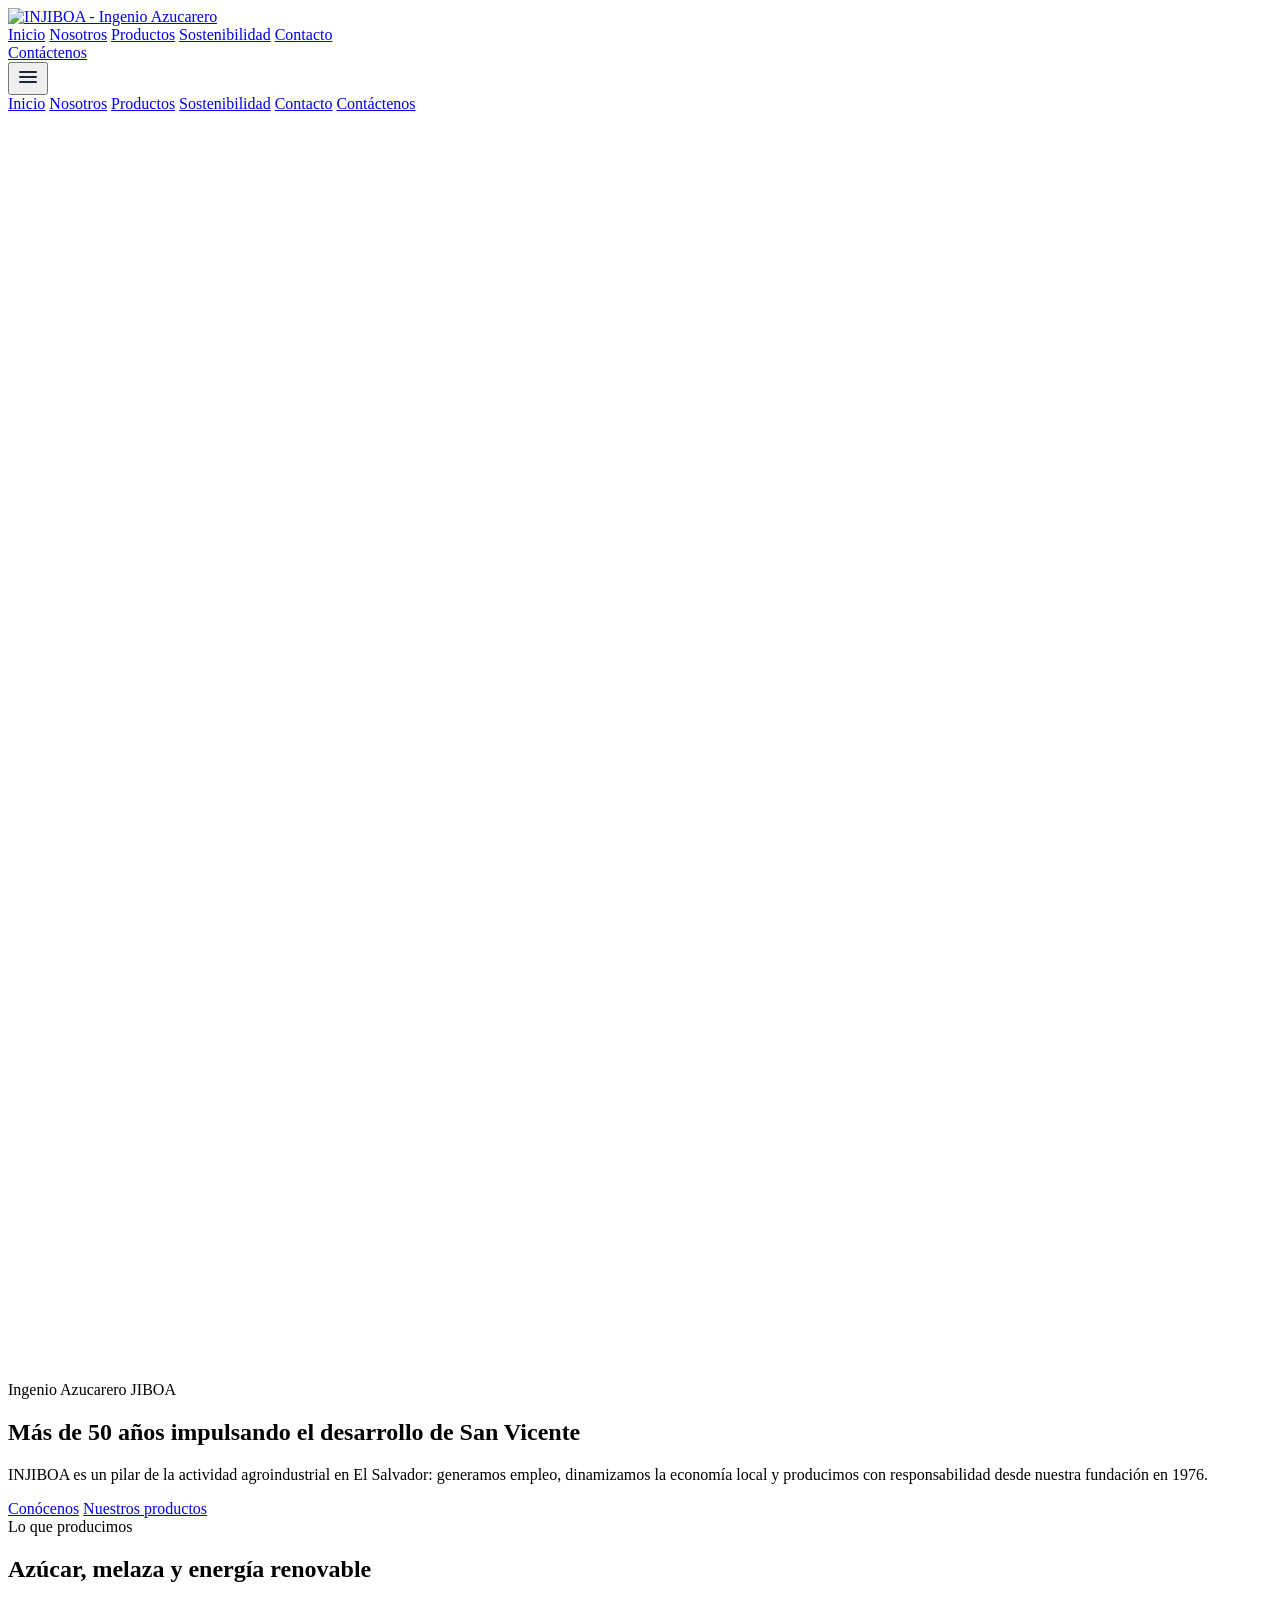
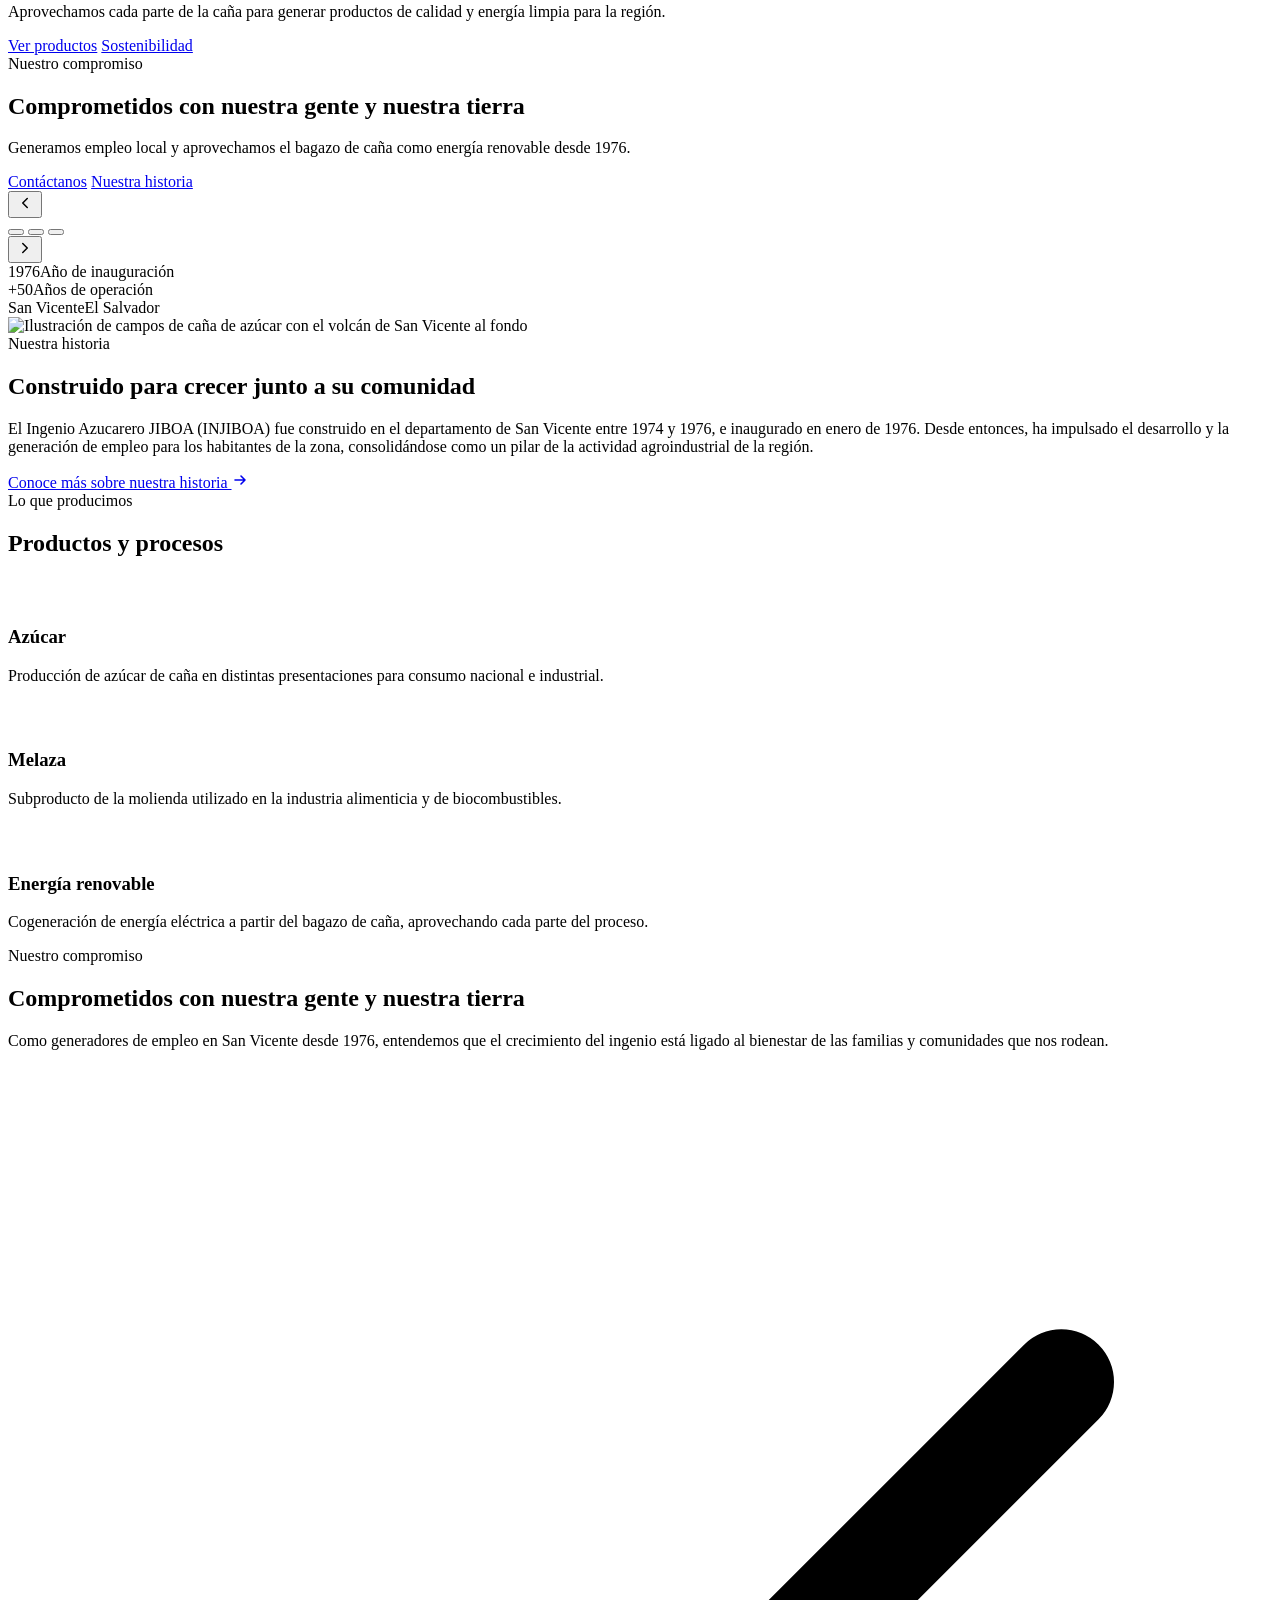
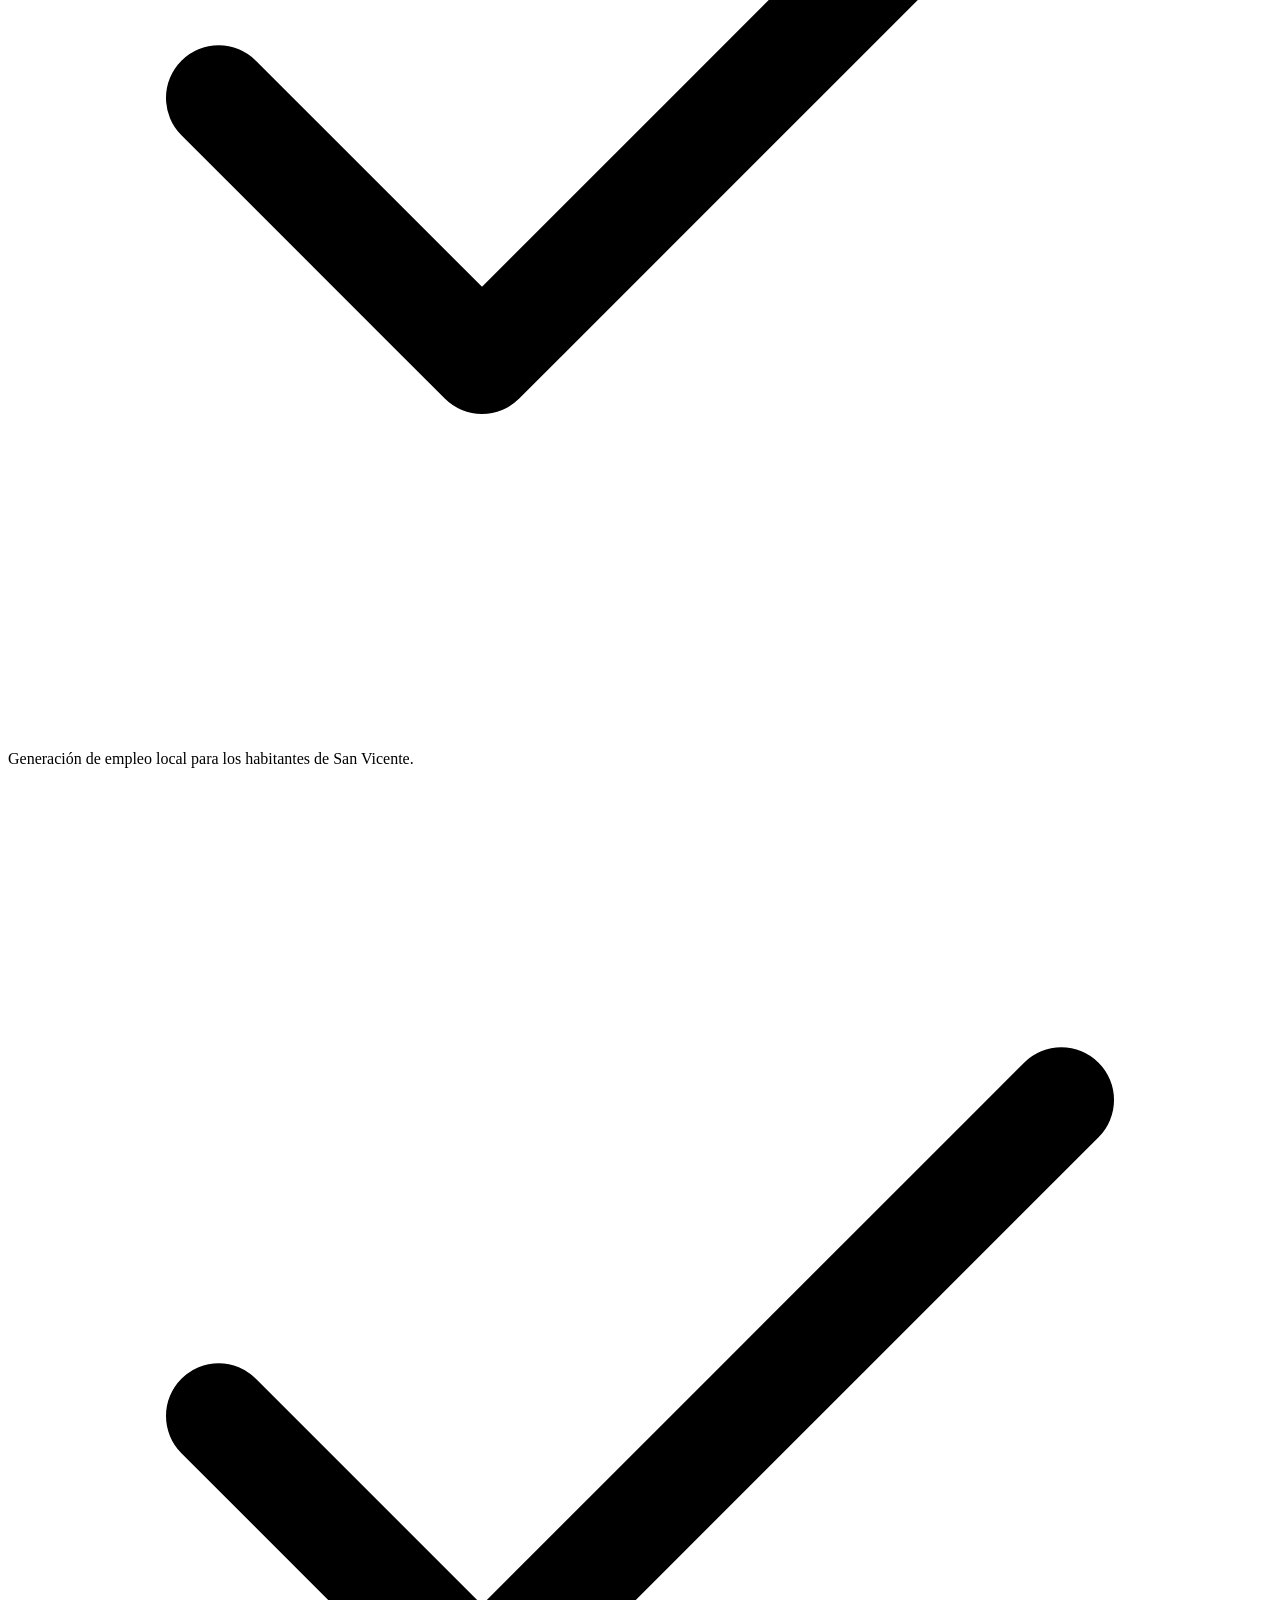
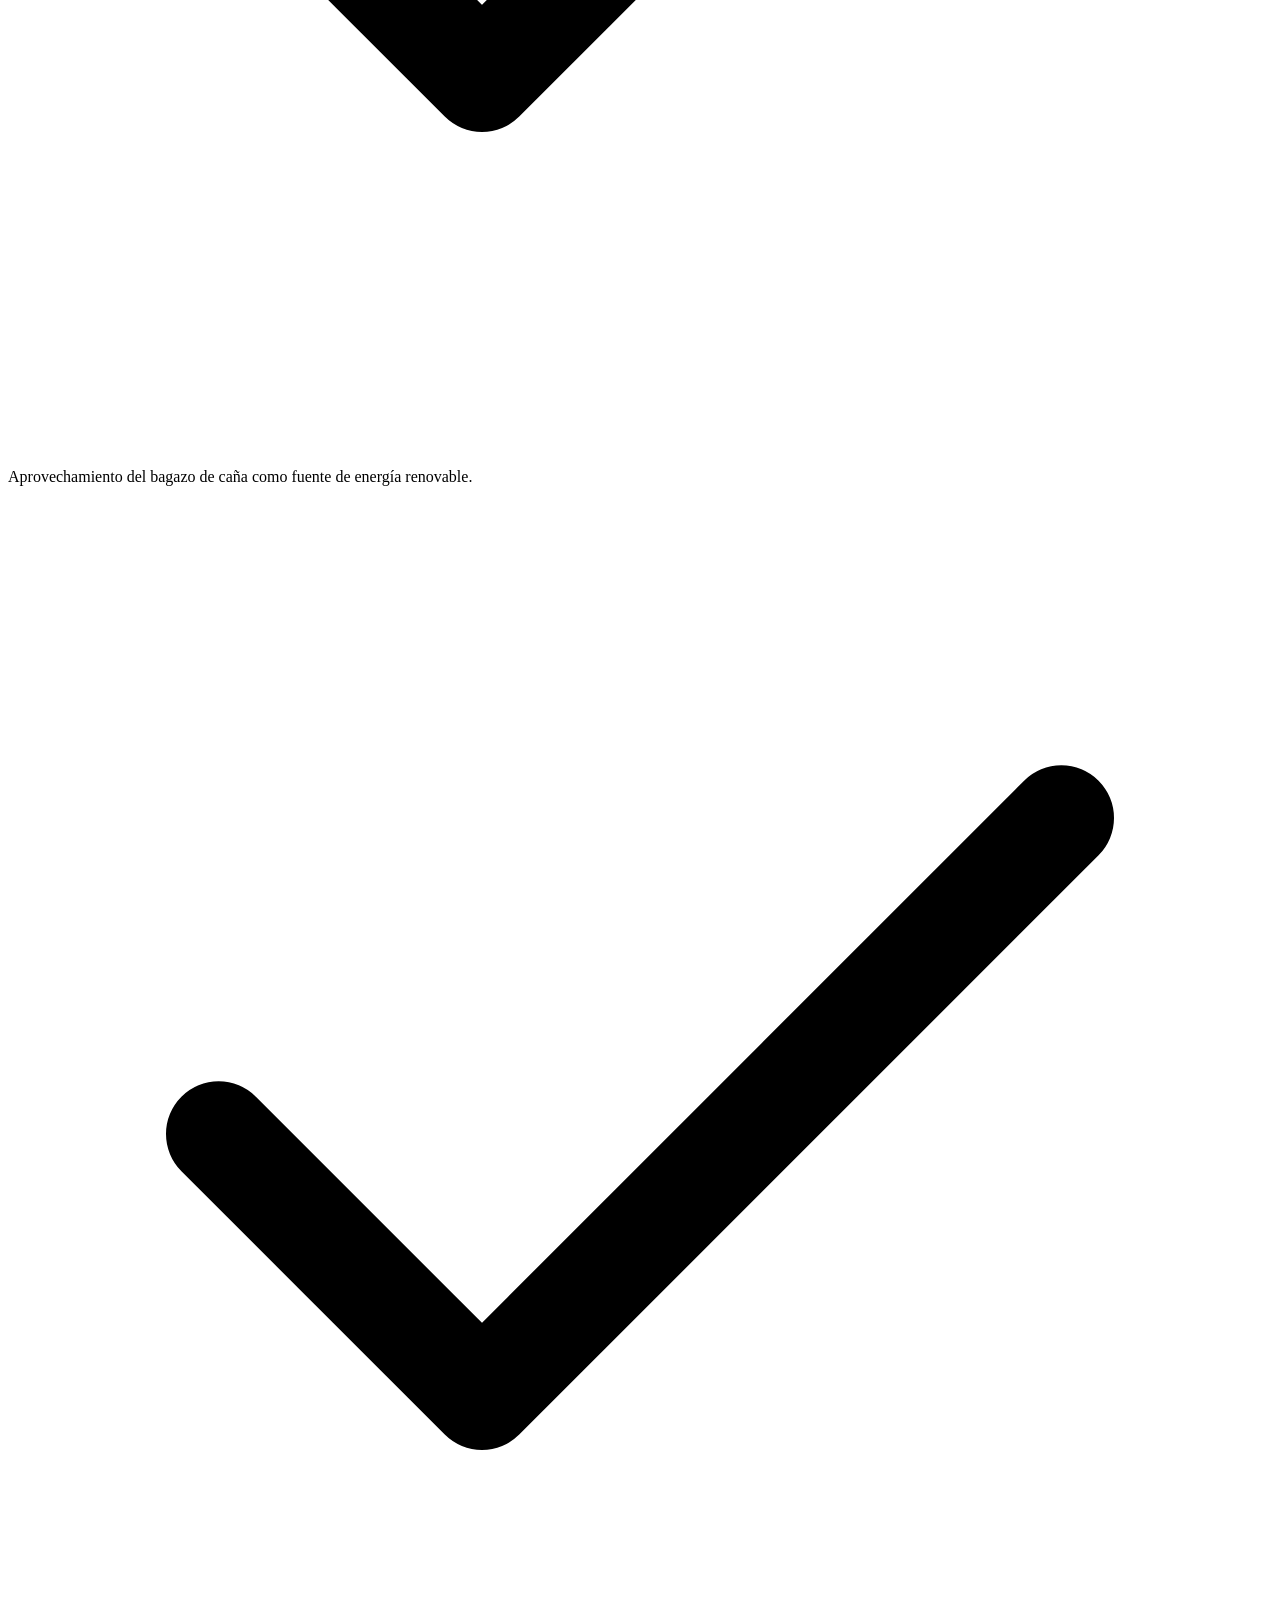
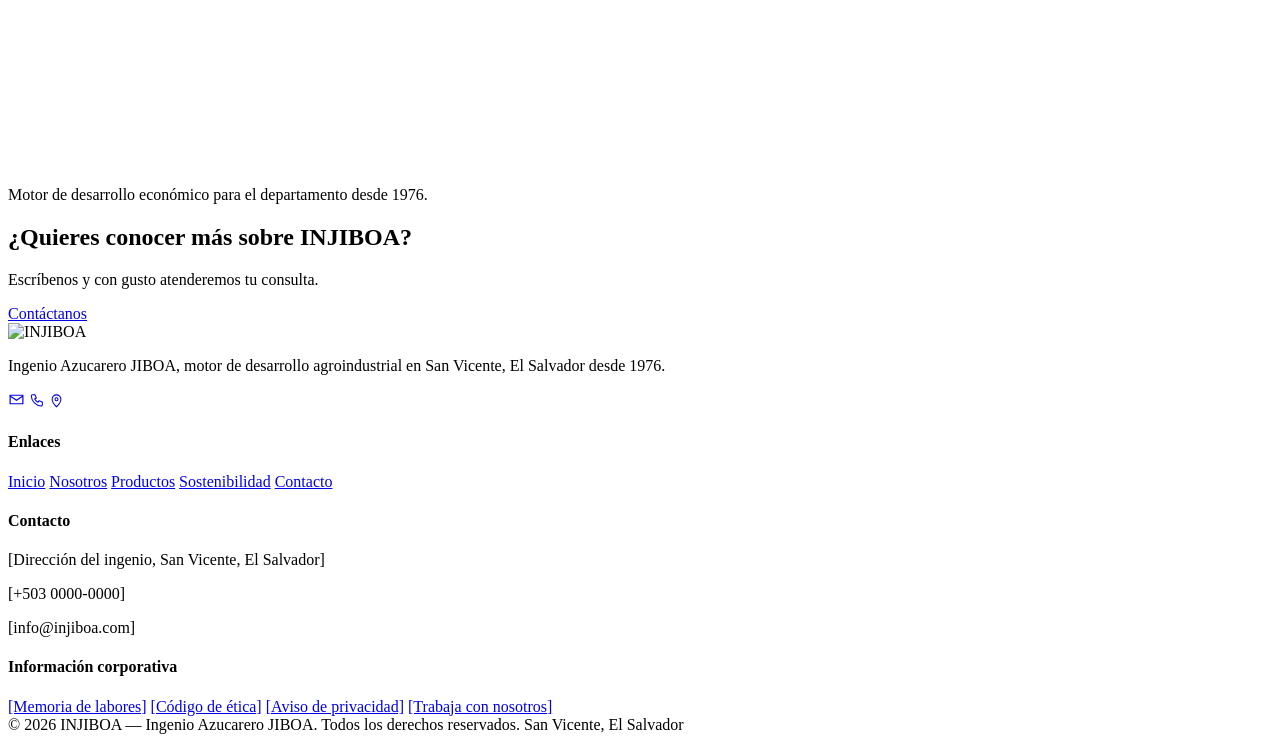
==== index.html @ f29857d8 "Add files via upload" ====
<!doctype html>
<html lang="es">
<head>
<meta charset="utf-8">
<meta name="viewport" content="width=device-width, initial-scale=1">
<title>INJIBOA — Ingenio Azucarero JIBOA</title>
<link rel="stylesheet" href="https://fonts.googleapis.com/css2?family=Manrope:wght@500;700;800&family=Source+Sans+3:wght@400;600;700&display=swap">
<link rel="stylesheet" href="styles.css">
</head>
<body>

<header class="site-header">
  <div class="container header-inner">
    <a class="logo-link" href="index.html"><img src="assets/logo-injiboa.png" alt="INJIBOA - Ingenio Azucarero"></a>
    <nav class="desktop-nav">
      <a class="nav-link active" href="index.html" data-nav="inicio">Inicio</a>
      <a class="nav-link" href="nosotros.html">Nosotros</a>
      <a class="nav-link" href="index.html#productos" data-nav="productos">Productos</a>
      <a class="nav-link" href="index.html#sostenibilidad" data-nav="sostenibilidad">Sostenibilidad</a>
      <a class="nav-link" href="contacto.html">Contacto</a>
    </nav>
    <div class="header-cta"><a class="btn-primary" href="contacto.html">Contáctenos</a></div>
    <button class="mobile-menu-toggle" aria-label="Abrir menú" aria-expanded="false">
      <svg width="24" height="24" viewBox="0 0 24 24" fill="none"><path class="icon-path" d="M4 7H20M4 12H20M4 17H20" stroke="#1c2733" stroke-width="2" stroke-linecap="round"/></svg>
    </button>
  </div>
  <div class="mobile-nav">
    <a href="index.html" data-nav="inicio">Inicio</a>
    <a href="nosotros.html">Nosotros</a>
    <a href="index.html#productos" data-nav="productos">Productos</a>
    <a href="index.html#sostenibilidad" data-nav="sostenibilidad">Sostenibilidad</a>
    <a href="contacto.html">Contacto</a>
    <a class="btn-primary" href="contacto.html">Contáctenos</a>
  </div>
</header>

<section class="hero">
  <svg class="hero-shapes" viewBox="0 0 640 640" fill="none">
    <polygon points="360,40 460,220 360,300 300,140" fill="var(--celeste-500)" opacity="0.5"/>
    <polygon points="470,120 560,340 460,420 410,220" fill="var(--azul-500)" opacity="0.45"/>
    <polygon points="300,260 380,440 290,520 230,340" fill="var(--verde-500)" opacity="0.35"/>
    <polygon points="420,320 520,480 430,580 370,420" fill="var(--azul-700)" opacity="0.2"/>
  </svg>
  <div class="container hero-inner">
    <div class="hero-carousel" id="hero-carousel">
      <div class="hero-slide is-active" data-slide="0">
        <span class="eyebrow">Ingenio Azucarero JIBOA</span>
        <h1>Más de 50 años impulsando el desarrollo de San Vicente</h1>
        <p class="hero-lead">INJIBOA es un pilar de la actividad agroindustrial en El Salvador: generamos empleo, dinamizamos la economía local y producimos con responsabilidad desde nuestra fundación en 1976.</p>
        <div class="hero-actions">
          <a class="btn-primary" href="nosotros.html">Conócenos</a>
          <a class="btn-secondary" href="#productos">Nuestros productos</a>
        </div>
      </div>
      <div class="hero-slide" data-slide="1">
        <span class="eyebrow">Lo que producimos</span>
        <h1>Azúcar, melaza y energía renovable</h1>
        <p class="hero-lead">Aprovechamos cada parte de la caña para generar productos de calidad y energía limpia para la región.</p>
        <div class="hero-actions">
          <a class="btn-primary" href="#productos">Ver productos</a>
          <a class="btn-secondary" href="#sostenibilidad">Sostenibilidad</a>
        </div>
      </div>
      <div class="hero-slide" data-slide="2">
        <span class="eyebrow">Nuestro compromiso</span>
        <h1>Comprometidos con nuestra gente y nuestra tierra</h1>
        <p class="hero-lead">Generamos empleo local y aprovechamos el bagazo de caña como energía renovable desde 1976.</p>
        <div class="hero-actions">
          <a class="btn-primary" href="contacto.html">Contáctanos</a>
          <a class="btn-secondary" href="nosotros.html">Nuestra historia</a>
        </div>
      </div>
    </div>
    <div class="hero-controls">
      <button class="hero-arrow" id="hero-prev" aria-label="Diapositiva anterior">
        <svg width="18" height="18" viewBox="0 0 24 24" fill="none"><path d="M15 6L9 12L15 18" stroke="currentColor" stroke-width="2" stroke-linecap="round" stroke-linejoin="round"/></svg>
      </button>
      <div class="hero-dots" id="hero-dots">
        <button class="hero-dot is-active" data-dot="0" aria-label="Ir a la diapositiva 1"></button>
        <button class="hero-dot" data-dot="1" aria-label="Ir a la diapositiva 2"></button>
        <button class="hero-dot" data-dot="2" aria-label="Ir a la diapositiva 3"></button>
      </div>
      <button class="hero-arrow" id="hero-next" aria-label="Siguiente diapositiva">
        <svg width="18" height="18" viewBox="0 0 24 24" fill="none"><path d="M9 6L15 12L9 18" stroke="currentColor" stroke-width="2" stroke-linecap="round" stroke-linejoin="round"/></svg>
      </button>
    </div>
    <div class="hero-stats">
      <div class="stat"><span class="stat-num">1976</span><span class="stat-label">Año de inauguración</span></div>
      <div class="stat"><span class="stat-num">+50</span><span class="stat-label">Años de operación</span></div>
      <div class="stat"><span class="stat-num">San Vicente</span><span class="stat-label">El Salvador</span></div>
    </div>
  </div>
</section>

<section class="about-teaser">
  <div class="container about-inner">
    <img class="about-media media-img" src="assets/ilustracion-historia.svg" alt="Ilustración de campos de caña de azúcar con el volcán de San Vicente al fondo">
    <div class="about-copy">
      <span class="eyebrow">Nuestra historia</span>
      <h2>Construido para crecer junto a su comunidad</h2>
      <p>El Ingenio Azucarero JIBOA (INJIBOA) fue construido en el departamento de San Vicente entre 1974 y 1976, e inaugurado en enero de 1976. Desde entonces, ha impulsado el desarrollo y la generación de empleo para los habitantes de la zona, consolidándose como un pilar de la actividad agroindustrial de la región.</p>
      <a class="link-arrow" href="nosotros.html">Conoce más sobre nuestra historia
        <svg width="16" height="16" viewBox="0 0 16 16" fill="none"><path d="M3 8H13M13 8L9 4M13 8L9 12" stroke="currentColor" stroke-width="1.6" stroke-linecap="round" stroke-linejoin="round"/></svg>
      </a>
    </div>
  </div>
</section>

<section class="products" id="productos">
  <div class="container">
    <div class="section-head center">
      <span class="eyebrow">Lo que producimos</span>
      <h2>Productos y procesos</h2>
    </div>
    <div class="products-grid">
      <article class="product-card">
        <div class="product-icon">
          <svg width="26" height="26" viewBox="0 0 24 24" fill="none"><path d="M12 21V9M12 9C12 9 6 8 6 3C11 3 12 9 12 9ZM12 9C12 9 18 8 18 3C13 3 12 9 12 9Z" stroke="var(--azul-700)" stroke-width="1.7" stroke-linecap="round" stroke-linejoin="round"/></svg>
        </div>
        <h3>Azúcar</h3>
        <p>Producción de azúcar de caña en distintas presentaciones para consumo nacional e industrial.</p>
      </article>
      <article class="product-card">
        <div class="product-icon">
          <svg width="26" height="26" viewBox="0 0 24 24" fill="none"><path d="M12 3C12 3 5 11 5 15.5C5 19.09 8.13 22 12 22C15.87 22 19 19.09 19 15.5C19 11 12 3 12 3Z" stroke="var(--celeste-600)" stroke-width="1.7" stroke-linecap="round" stroke-linejoin="round"/></svg>
        </div>
        <h3>Melaza</h3>
        <p>Subproducto de la molienda utilizado en la industria alimenticia y de biocombustibles.</p>
      </article>
      <article class="product-card">
        <div class="product-icon">
          <svg width="26" height="26" viewBox="0 0 24 24" fill="none"><path d="M13 2L4 14H11L10 22L20 9H13L13 2Z" stroke="var(--verde-600)" stroke-width="1.6" stroke-linejoin="round"/></svg>
        </div>
        <h3>Energía renovable</h3>
        <p>Cogeneración de energía eléctrica a partir del bagazo de caña, aprovechando cada parte del proceso.</p>
      </article>
    </div>
  </div>
</section>

<section class="impact" id="sostenibilidad">
  <div class="container impact-inner">
    <div class="impact-copy">
      <span class="eyebrow">Nuestro compromiso</span>
      <h2>Comprometidos con nuestra gente y nuestra tierra</h2>
      <p>Como generadores de empleo en San Vicente desde 1976, entendemos que el crecimiento del ingenio está ligado al bienestar de las familias y comunidades que nos rodean.</p>
    </div>
    <div class="impact-list">
      <div class="impact-item">
        <svg class="icon" viewBox="0 0 24 24" fill="none"><path d="M4 12L9 17L20 6" stroke="currentColor" stroke-width="2" stroke-linecap="round" stroke-linejoin="round"/></svg>
        <p>Generación de empleo local para los habitantes de San Vicente.</p>
      </div>
      <div class="impact-item">
        <svg class="icon" viewBox="0 0 24 24" fill="none"><path d="M4 12L9 17L20 6" stroke="currentColor" stroke-width="2" stroke-linecap="round" stroke-linejoin="round"/></svg>
        <p>Aprovechamiento del bagazo de caña como fuente de energía renovable.</p>
      </div>
      <div class="impact-item">
        <svg class="icon" viewBox="0 0 24 24" fill="none"><path d="M4 12L9 17L20 6" stroke="currentColor" stroke-width="2" stroke-linecap="round" stroke-linejoin="round"/></svg>
        <p>Motor de desarrollo económico para el departamento desde 1976.</p>
      </div>
    </div>
  </div>
</section>

<section class="cta-banner">
  <div class="container cta-inner reveal">
    <h2>¿Quieres conocer más sobre INJIBOA?</h2>
    <p>Escríbenos y con gusto atenderemos tu consulta.</p>
    <a class="btn-primary" href="contacto.html">Contáctanos</a>
  </div>
</section>

<footer class="site-footer">
  <div class="container">
    <div class="footer-inner">
      <div class="footer-brand">
        <img src="assets/logo-injiboa.png" alt="INJIBOA">
        <p>Ingenio Azucarero JIBOA, motor de desarrollo agroindustrial en San Vicente, El Salvador desde 1976.</p>
        <div class="footer-social">
          <a href="#" aria-label="Correo"><svg width="17" height="17" viewBox="0 0 24 24" fill="none"><path d="M3 6H21V18H3V6Z" stroke="currentColor" stroke-width="1.7"/><path d="M3 7L12 13L21 7" stroke="currentColor" stroke-width="1.7"/></svg></a>
          <a href="#" aria-label="Teléfono"><svg width="16" height="16" viewBox="0 0 24 24" fill="none"><path d="M5 4H9L11 9L8.5 10.5C9.5 12.7 11.3 14.5 13.5 15.5L15 13L20 15V19C20 20.1 19.1 21 18 21C10.3 20.5 4 14.2 3.5 6.5C3.5 5.1 4.1 4 5 4Z" stroke="currentColor" stroke-width="1.6" stroke-linejoin="round"/></svg></a>
          <a href="#" aria-label="Ubicación"><svg width="15" height="15" viewBox="0 0 24 24" fill="none"><path d="M12 22C12 22 19 15.5 19 10A7 7 0 0 0 5 10C5 15.5 12 22 12 22Z" stroke="currentColor" stroke-width="1.7"/><circle cx="12" cy="10" r="2.4" stroke="currentColor" stroke-width="1.7"/></svg></a>
        </div>
      </div>
      <div class="footer-col">
        <h4>Enlaces</h4>
        <a href="index.html">Inicio</a>
        <a href="nosotros.html">Nosotros</a>
        <a href="index.html#productos">Productos</a>
        <a href="index.html#sostenibilidad">Sostenibilidad</a>
        <a href="contacto.html">Contacto</a>
      </div>
      <div class="footer-col">
        <h4>Contacto</h4>
        <p>[Dirección del ingenio, San Vicente, El Salvador]</p>
        <p>[+503 0000-0000]</p>
        <p>[info@injiboa.com]</p>
      </div>
      <div class="footer-col">
        <h4>Información corporativa</h4>
        <a href="#">[Memoria de labores]</a>
        <a href="#">[Código de ética]</a>
        <a href="#">[Aviso de privacidad]</a>
        <a href="#">[Trabaja con nosotros]</a>
      </div>
    </div>
    <div class="footer-bottom">
      <span>© 2026 INJIBOA — Ingenio Azucarero JIBOA. Todos los derechos reservados.</span>
      <span>San Vicente, El Salvador</span>
    </div>
  </div>
</footer>

<script src="script.js"></script>
</body>
</html>
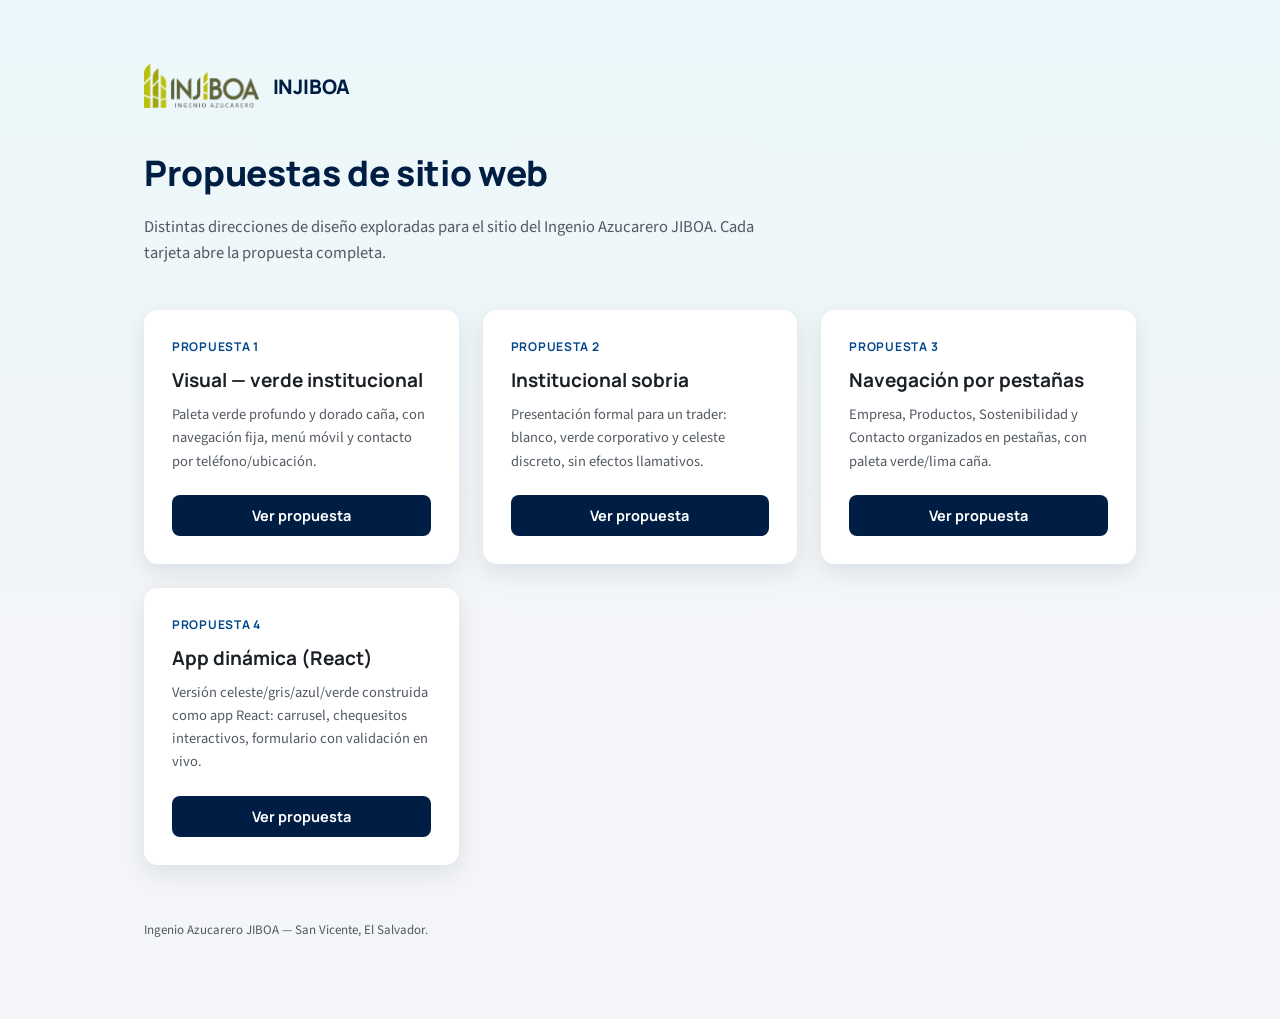
==== commit c4e8b692: "Add files via upload" ====
--- a/index.html
+++ b/index.html
@@ -3,214 +3,78 @@
 <head>
 <meta charset="utf-8">
 <meta name="viewport" content="width=device-width, initial-scale=1">
-<title>INJIBOA — Ingenio Azucarero JIBOA</title>
-<link rel="stylesheet" href="https://fonts.googleapis.com/css2?family=Manrope:wght@500;700;800&family=Source+Sans+3:wght@400;600;700&display=swap">
-<link rel="stylesheet" href="styles.css">
+<title>Propuestas — Sitio Web INJIBOA</title>
+<link rel="stylesheet" href="https://fonts.googleapis.com/css2?family=Manrope:wght@600;700;800&family=Source+Sans+3:wght@400;600;700&display=swap">
+<style>
+  :root{
+    --bg: oklch(97% 0.004 255);
+    --surface: #ffffff;
+    --text: oklch(24% 0.014 255);
+    --text-muted: oklch(46% 0.016 255);
+    --border: oklch(89% 0.007 255);
+    --azul-900: oklch(24% 0.08 255);
+    --azul-700: oklch(40% 0.13 255);
+    --celeste-500: oklch(74% 0.08 210);
+    --celeste-50: oklch(97% 0.014 210);
+    --verde-600: oklch(50% 0.13 122);
+    --shadow-md: 0 8px 24px oklch(24% 0.05 255 / 0.10);
+    --shadow-lg: 0 18px 40px oklch(24% 0.07 255 / 0.16);
+  }
+  *{ box-sizing:border-box; }
+  html,body{ margin:0; padding:0; }
+  body{ font-family:'Source Sans 3',system-ui,sans-serif; color:var(--text); background: linear-gradient(180deg, var(--celeste-50) 0%, var(--bg) 60%); min-height:100vh; }
+  .wrap{ max-width:1040px; margin:0 auto; padding:64px 24px 80px; }
+  .brand{ display:flex; align-items:center; gap:14px; margin-bottom:40px; }
+  .brand img{ height:44px; width:auto; }
+  .brand span{ font-family:'Manrope',sans-serif; font-weight:800; font-size:20px; color:var(--azul-900); letter-spacing:-0.01em; }
+  h1{ font-family:'Manrope',sans-serif; font-weight:800; font-size:clamp(1.6rem,4vw,2.2rem); margin:0 0 10px; color:var(--azul-900); letter-spacing:-0.01em; }
+  .lead{ color:var(--text-muted); font-size:16.5px; max-width:640px; line-height:1.6; margin-bottom:44px; }
+  .grid{ display:grid; grid-template-columns:repeat(auto-fit,minmax(260px,1fr)); gap:24px; }
+  .card{ background:var(--surface); border-radius:14px; padding:28px; box-shadow:var(--shadow-md); transition:transform 0.15s ease, box-shadow 0.15s ease; display:flex; flex-direction:column; }
+  .card:hover{ transform:translateY(-4px); box-shadow:var(--shadow-lg); }
+  .card .tag{ display:inline-block; font-family:'Manrope',sans-serif; font-weight:700; font-size:12px; letter-spacing:0.06em; text-transform:uppercase; color:var(--azul-700); margin-bottom:12px; }
+  .card h2{ font-family:'Manrope',sans-serif; font-size:19px; margin:0 0 10px; color:var(--text); }
+  .card p{ font-size:14.5px; line-height:1.6; color:var(--text-muted); margin:0 0 22px; flex:1; }
+  .card a{ font-family:'Manrope',sans-serif; font-weight:700; font-size:14.5px; color:#fff; background:var(--azul-900); text-decoration:none; text-align:center; padding:11px 18px; border-radius:8px; transition:background 0.15s ease; }
+  .card a:hover{ background:var(--azul-700); }
+  footer{ margin-top:56px; font-size:13px; color:var(--text-muted); }
+</style>
 </head>
 <body>
-
-<header class="site-header">
-  <div class="container header-inner">
-    <a class="logo-link" href="index.html"><img src="assets/logo-injiboa.png" alt="INJIBOA - Ingenio Azucarero"></a>
-    <nav class="desktop-nav">
-      <a class="nav-link active" href="index.html" data-nav="inicio">Inicio</a>
-      <a class="nav-link" href="nosotros.html">Nosotros</a>
-      <a class="nav-link" href="index.html#productos" data-nav="productos">Productos</a>
-      <a class="nav-link" href="index.html#sostenibilidad" data-nav="sostenibilidad">Sostenibilidad</a>
-      <a class="nav-link" href="contacto.html">Contacto</a>
-    </nav>
-    <div class="header-cta"><a class="btn-primary" href="contacto.html">Contáctenos</a></div>
-    <button class="mobile-menu-toggle" aria-label="Abrir menú" aria-expanded="false">
-      <svg width="24" height="24" viewBox="0 0 24 24" fill="none"><path class="icon-path" d="M4 7H20M4 12H20M4 17H20" stroke="#1c2733" stroke-width="2" stroke-linecap="round"/></svg>
-    </button>
+<div class="wrap">
+  <div class="brand">
+    <img src="PROPUESTA_4/assets/logo-injiboa.png" alt="INJIBOA" onerror="this.style.display='none'">
+    <span>INJIBOA</span>
   </div>
-  <div class="mobile-nav">
-    <a href="index.html" data-nav="inicio">Inicio</a>
-    <a href="nosotros.html">Nosotros</a>
-    <a href="index.html#productos" data-nav="productos">Productos</a>
-    <a href="index.html#sostenibilidad" data-nav="sostenibilidad">Sostenibilidad</a>
-    <a href="contacto.html">Contacto</a>
-    <a class="btn-primary" href="contacto.html">Contáctenos</a>
-  </div>
-</header>
-
-<section class="hero">
-  <svg class="hero-shapes" viewBox="0 0 640 640" fill="none">
-    <polygon points="360,40 460,220 360,300 300,140" fill="var(--celeste-500)" opacity="0.5"/>
-    <polygon points="470,120 560,340 460,420 410,220" fill="var(--azul-500)" opacity="0.45"/>
-    <polygon points="300,260 380,440 290,520 230,340" fill="var(--verde-500)" opacity="0.35"/>
-    <polygon points="420,320 520,480 430,580 370,420" fill="var(--azul-700)" opacity="0.2"/>
-  </svg>
-  <div class="container hero-inner">
-    <div class="hero-carousel" id="hero-carousel">
-      <div class="hero-slide is-active" data-slide="0">
-        <span class="eyebrow">Ingenio Azucarero JIBOA</span>
-        <h1>Más de 50 años impulsando el desarrollo de San Vicente</h1>
-        <p class="hero-lead">INJIBOA es un pilar de la actividad agroindustrial en El Salvador: generamos empleo, dinamizamos la economía local y producimos con responsabilidad desde nuestra fundación en 1976.</p>
-        <div class="hero-actions">
-          <a class="btn-primary" href="nosotros.html">Conócenos</a>
-          <a class="btn-secondary" href="#productos">Nuestros productos</a>
-        </div>
-      </div>
-      <div class="hero-slide" data-slide="1">
-        <span class="eyebrow">Lo que producimos</span>
-        <h1>Azúcar, melaza y energía renovable</h1>
-        <p class="hero-lead">Aprovechamos cada parte de la caña para generar productos de calidad y energía limpia para la región.</p>
-        <div class="hero-actions">
-          <a class="btn-primary" href="#productos">Ver productos</a>
-          <a class="btn-secondary" href="#sostenibilidad">Sostenibilidad</a>
-        </div>
-      </div>
-      <div class="hero-slide" data-slide="2">
-        <span class="eyebrow">Nuestro compromiso</span>
-        <h1>Comprometidos con nuestra gente y nuestra tierra</h1>
-        <p class="hero-lead">Generamos empleo local y aprovechamos el bagazo de caña como energía renovable desde 1976.</p>
-        <div class="hero-actions">
-          <a class="btn-primary" href="contacto.html">Contáctanos</a>
-          <a class="btn-secondary" href="nosotros.html">Nuestra historia</a>
-        </div>
-      </div>
+  <h1>Propuestas de sitio web</h1>
+  <p class="lead">Distintas direcciones de diseño exploradas para el sitio del Ingenio Azucarero JIBOA. Cada tarjeta abre la propuesta completa.</p>
+  <div class="grid">
+    <div class="card">
+      <span class="tag">Propuesta 1</span>
+      <h2>Visual — verde institucional</h2>
+      <p>Paleta verde profundo y dorado caña, con navegación fija, menú móvil y contacto por teléfono/ubicación.</p>
+      <a href="PROPUESTA_1/">Ver propuesta</a>
     </div>
-    <div class="hero-controls">
-      <button class="hero-arrow" id="hero-prev" aria-label="Diapositiva anterior">
-        <svg width="18" height="18" viewBox="0 0 24 24" fill="none"><path d="M15 6L9 12L15 18" stroke="currentColor" stroke-width="2" stroke-linecap="round" stroke-linejoin="round"/></svg>
-      </button>
-      <div class="hero-dots" id="hero-dots">
-        <button class="hero-dot is-active" data-dot="0" aria-label="Ir a la diapositiva 1"></button>
-        <button class="hero-dot" data-dot="1" aria-label="Ir a la diapositiva 2"></button>
-        <button class="hero-dot" data-dot="2" aria-label="Ir a la diapositiva 3"></button>
-      </div>
-      <button class="hero-arrow" id="hero-next" aria-label="Siguiente diapositiva">
-        <svg width="18" height="18" viewBox="0 0 24 24" fill="none"><path d="M9 6L15 12L9 18" stroke="currentColor" stroke-width="2" stroke-linecap="round" stroke-linejoin="round"/></svg>
-      </button>
+    <div class="card">
+      <span class="tag">Propuesta 2</span>
+      <h2>Institucional sobria</h2>
+      <p>Presentación formal para un trader: blanco, verde corporativo y celeste discreto, sin efectos llamativos.</p>
+      <a href="PROPUESTA_2/">Ver propuesta</a>
     </div>
-    <div class="hero-stats">
-      <div class="stat"><span class="stat-num">1976</span><span class="stat-label">Año de inauguración</span></div>
-      <div class="stat"><span class="stat-num">+50</span><span class="stat-label">Años de operación</span></div>
-      <div class="stat"><span class="stat-num">San Vicente</span><span class="stat-label">El Salvador</span></div>
+    <div class="card">
+      <span class="tag">Propuesta 3</span>
+      <h2>Navegación por pestañas</h2>
+      <p>Empresa, Productos, Sostenibilidad y Contacto organizados en pestañas, con paleta verde/lima caña.</p>
+      <a href="PROPUESTA_3/">Ver propuesta</a>
+    </div>
+    <div class="card">
+      <span class="tag">Propuesta 4</span>
+      <h2>App dinámica (React)</h2>
+      <p>Versión celeste/gris/azul/verde construida como app React: carrusel, chequesitos interactivos, formulario con validación en vivo.</p>
+      <a href="PROPUESTA_4/">Ver propuesta</a>
     </div>
   </div>
-</section>
-
-<section class="about-teaser">
-  <div class="container about-inner">
-    <img class="about-media media-img" src="assets/ilustracion-historia.svg" alt="Ilustración de campos de caña de azúcar con el volcán de San Vicente al fondo">
-    <div class="about-copy">
-      <span class="eyebrow">Nuestra historia</span>
-      <h2>Construido para crecer junto a su comunidad</h2>
-      <p>El Ingenio Azucarero JIBOA (INJIBOA) fue construido en el departamento de San Vicente entre 1974 y 1976, e inaugurado en enero de 1976. Desde entonces, ha impulsado el desarrollo y la generación de empleo para los habitantes de la zona, consolidándose como un pilar de la actividad agroindustrial de la región.</p>
-      <a class="link-arrow" href="nosotros.html">Conoce más sobre nuestra historia
-        <svg width="16" height="16" viewBox="0 0 16 16" fill="none"><path d="M3 8H13M13 8L9 4M13 8L9 12" stroke="currentColor" stroke-width="1.6" stroke-linecap="round" stroke-linejoin="round"/></svg>
-      </a>
-    </div>
-  </div>
-</section>
-
-<section class="products" id="productos">
-  <div class="container">
-    <div class="section-head center">
-      <span class="eyebrow">Lo que producimos</span>
-      <h2>Productos y procesos</h2>
-    </div>
-    <div class="products-grid">
-      <article class="product-card">
-        <div class="product-icon">
-          <svg width="26" height="26" viewBox="0 0 24 24" fill="none"><path d="M12 21V9M12 9C12 9 6 8 6 3C11 3 12 9 12 9ZM12 9C12 9 18 8 18 3C13 3 12 9 12 9Z" stroke="var(--azul-700)" stroke-width="1.7" stroke-linecap="round" stroke-linejoin="round"/></svg>
-        </div>
-        <h3>Azúcar</h3>
-        <p>Producción de azúcar de caña en distintas presentaciones para consumo nacional e industrial.</p>
-      </article>
-      <article class="product-card">
-        <div class="product-icon">
-          <svg width="26" height="26" viewBox="0 0 24 24" fill="none"><path d="M12 3C12 3 5 11 5 15.5C5 19.09 8.13 22 12 22C15.87 22 19 19.09 19 15.5C19 11 12 3 12 3Z" stroke="var(--celeste-600)" stroke-width="1.7" stroke-linecap="round" stroke-linejoin="round"/></svg>
-        </div>
-        <h3>Melaza</h3>
-        <p>Subproducto de la molienda utilizado en la industria alimenticia y de biocombustibles.</p>
-      </article>
-      <article class="product-card">
-        <div class="product-icon">
-          <svg width="26" height="26" viewBox="0 0 24 24" fill="none"><path d="M13 2L4 14H11L10 22L20 9H13L13 2Z" stroke="var(--verde-600)" stroke-width="1.6" stroke-linejoin="round"/></svg>
-        </div>
-        <h3>Energía renovable</h3>
-        <p>Cogeneración de energía eléctrica a partir del bagazo de caña, aprovechando cada parte del proceso.</p>
-      </article>
-    </div>
-  </div>
-</section>
-
-<section class="impact" id="sostenibilidad">
-  <div class="container impact-inner">
-    <div class="impact-copy">
-      <span class="eyebrow">Nuestro compromiso</span>
-      <h2>Comprometidos con nuestra gente y nuestra tierra</h2>
-      <p>Como generadores de empleo en San Vicente desde 1976, entendemos que el crecimiento del ingenio está ligado al bienestar de las familias y comunidades que nos rodean.</p>
-    </div>
-    <div class="impact-list">
-      <div class="impact-item">
-        <svg class="icon" viewBox="0 0 24 24" fill="none"><path d="M4 12L9 17L20 6" stroke="currentColor" stroke-width="2" stroke-linecap="round" stroke-linejoin="round"/></svg>
-        <p>Generación de empleo local para los habitantes de San Vicente.</p>
-      </div>
-      <div class="impact-item">
-        <svg class="icon" viewBox="0 0 24 24" fill="none"><path d="M4 12L9 17L20 6" stroke="currentColor" stroke-width="2" stroke-linecap="round" stroke-linejoin="round"/></svg>
-        <p>Aprovechamiento del bagazo de caña como fuente de energía renovable.</p>
-      </div>
-      <div class="impact-item">
-        <svg class="icon" viewBox="0 0 24 24" fill="none"><path d="M4 12L9 17L20 6" stroke="currentColor" stroke-width="2" stroke-linecap="round" stroke-linejoin="round"/></svg>
-        <p>Motor de desarrollo económico para el departamento desde 1976.</p>
-      </div>
-    </div>
-  </div>
-</section>
-
-<section class="cta-banner">
-  <div class="container cta-inner reveal">
-    <h2>¿Quieres conocer más sobre INJIBOA?</h2>
-    <p>Escríbenos y con gusto atenderemos tu consulta.</p>
-    <a class="btn-primary" href="contacto.html">Contáctanos</a>
-  </div>
-</section>
-
-<footer class="site-footer">
-  <div class="container">
-    <div class="footer-inner">
-      <div class="footer-brand">
-        <img src="assets/logo-injiboa.png" alt="INJIBOA">
-        <p>Ingenio Azucarero JIBOA, motor de desarrollo agroindustrial en San Vicente, El Salvador desde 1976.</p>
-        <div class="footer-social">
-          <a href="#" aria-label="Correo"><svg width="17" height="17" viewBox="0 0 24 24" fill="none"><path d="M3 6H21V18H3V6Z" stroke="currentColor" stroke-width="1.7"/><path d="M3 7L12 13L21 7" stroke="currentColor" stroke-width="1.7"/></svg></a>
-          <a href="#" aria-label="Teléfono"><svg width="16" height="16" viewBox="0 0 24 24" fill="none"><path d="M5 4H9L11 9L8.5 10.5C9.5 12.7 11.3 14.5 13.5 15.5L15 13L20 15V19C20 20.1 19.1 21 18 21C10.3 20.5 4 14.2 3.5 6.5C3.5 5.1 4.1 4 5 4Z" stroke="currentColor" stroke-width="1.6" stroke-linejoin="round"/></svg></a>
-          <a href="#" aria-label="Ubicación"><svg width="15" height="15" viewBox="0 0 24 24" fill="none"><path d="M12 22C12 22 19 15.5 19 10A7 7 0 0 0 5 10C5 15.5 12 22 12 22Z" stroke="currentColor" stroke-width="1.7"/><circle cx="12" cy="10" r="2.4" stroke="currentColor" stroke-width="1.7"/></svg></a>
-        </div>
-      </div>
-      <div class="footer-col">
-        <h4>Enlaces</h4>
-        <a href="index.html">Inicio</a>
-        <a href="nosotros.html">Nosotros</a>
-        <a href="index.html#productos">Productos</a>
-        <a href="index.html#sostenibilidad">Sostenibilidad</a>
-        <a href="contacto.html">Contacto</a>
-      </div>
-      <div class="footer-col">
-        <h4>Contacto</h4>
-        <p>[Dirección del ingenio, San Vicente, El Salvador]</p>
-        <p>[+503 0000-0000]</p>
-        <p>[info@injiboa.com]</p>
-      </div>
-      <div class="footer-col">
-        <h4>Información corporativa</h4>
-        <a href="#">[Memoria de labores]</a>
-        <a href="#">[Código de ética]</a>
-        <a href="#">[Aviso de privacidad]</a>
-        <a href="#">[Trabaja con nosotros]</a>
-      </div>
-    </div>
-    <div class="footer-bottom">
-      <span>© 2026 INJIBOA — Ingenio Azucarero JIBOA. Todos los derechos reservados.</span>
-      <span>San Vicente, El Salvador</span>
-    </div>
-  </div>
-</footer>
-
-<script src="script.js"></script>
+  <footer>Ingenio Azucarero JIBOA — San Vicente, El Salvador.</footer>
+</div>
 </body>
 </html>
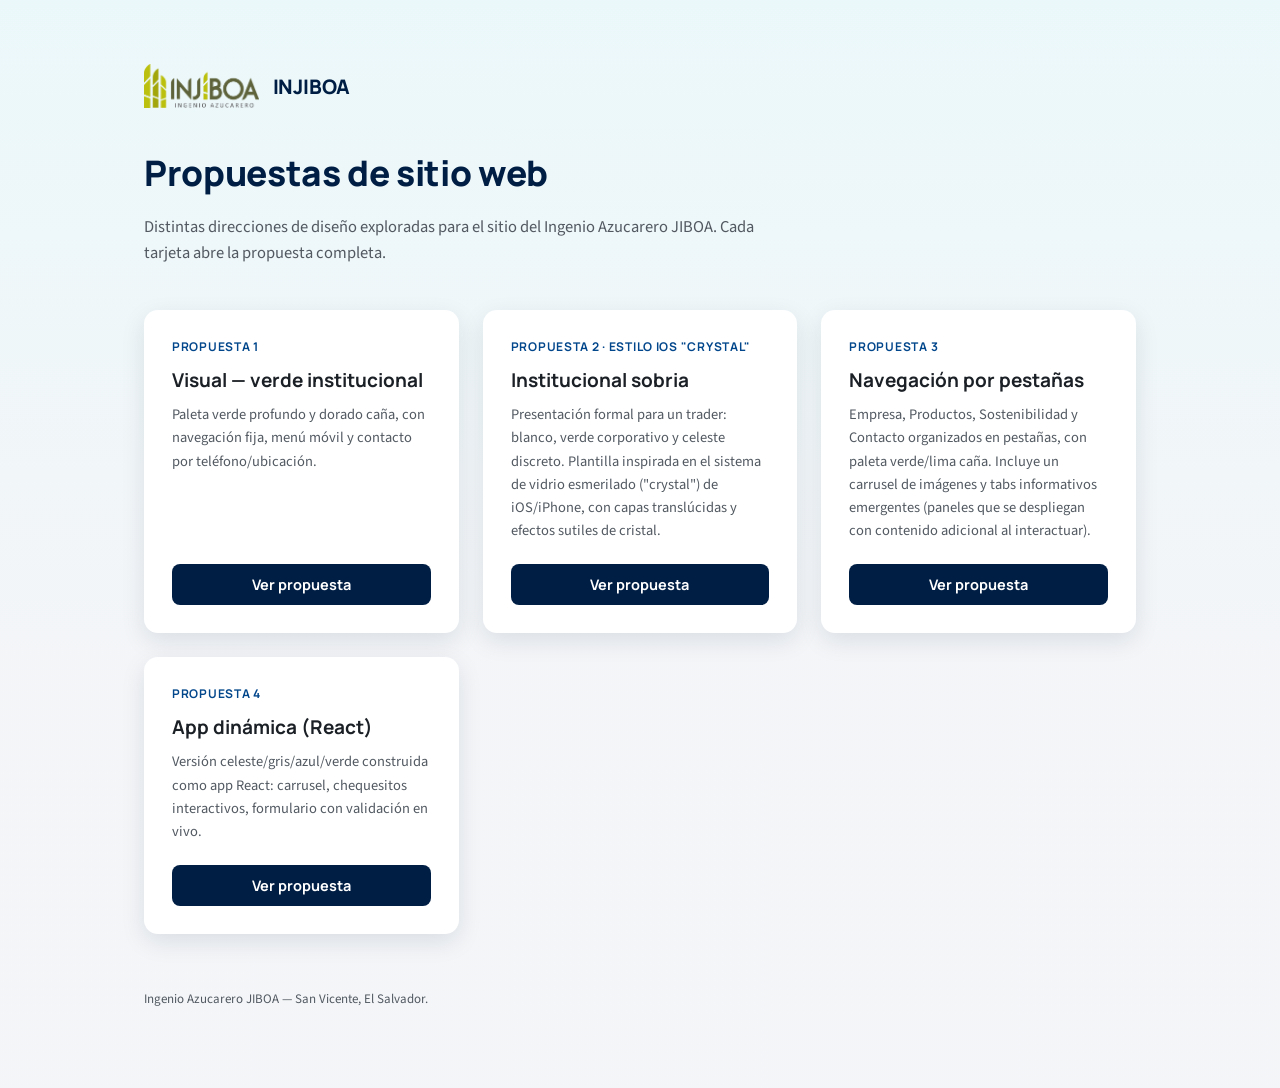
==== commit d1e57bba: "Add files via upload" ====
--- a/index.html
+++ b/index.html
@@ -56,15 +56,15 @@
       <a href="PROPUESTA_1/">Ver propuesta</a>
     </div>
     <div class="card">
-      <span class="tag">Propuesta 2</span>
+      <span class="tag">Propuesta 2 · Estilo iOS "crystal"</span>
       <h2>Institucional sobria</h2>
-      <p>Presentación formal para un trader: blanco, verde corporativo y celeste discreto, sin efectos llamativos.</p>
+      <p>Presentación formal para un trader: blanco, verde corporativo y celeste discreto. Plantilla inspirada en el sistema de vidrio esmerilado ("crystal") de iOS/iPhone, con capas translúcidas y efectos sutiles de cristal.</p>
       <a href="PROPUESTA_2/">Ver propuesta</a>
     </div>
     <div class="card">
       <span class="tag">Propuesta 3</span>
       <h2>Navegación por pestañas</h2>
-      <p>Empresa, Productos, Sostenibilidad y Contacto organizados en pestañas, con paleta verde/lima caña.</p>
+      <p>Empresa, Productos, Sostenibilidad y Contacto organizados en pestañas, con paleta verde/lima caña. Incluye un carrusel de imágenes y tabs informativos emergentes (paneles que se despliegan con contenido adicional al interactuar).</p>
       <a href="PROPUESTA_3/">Ver propuesta</a>
     </div>
     <div class="card">
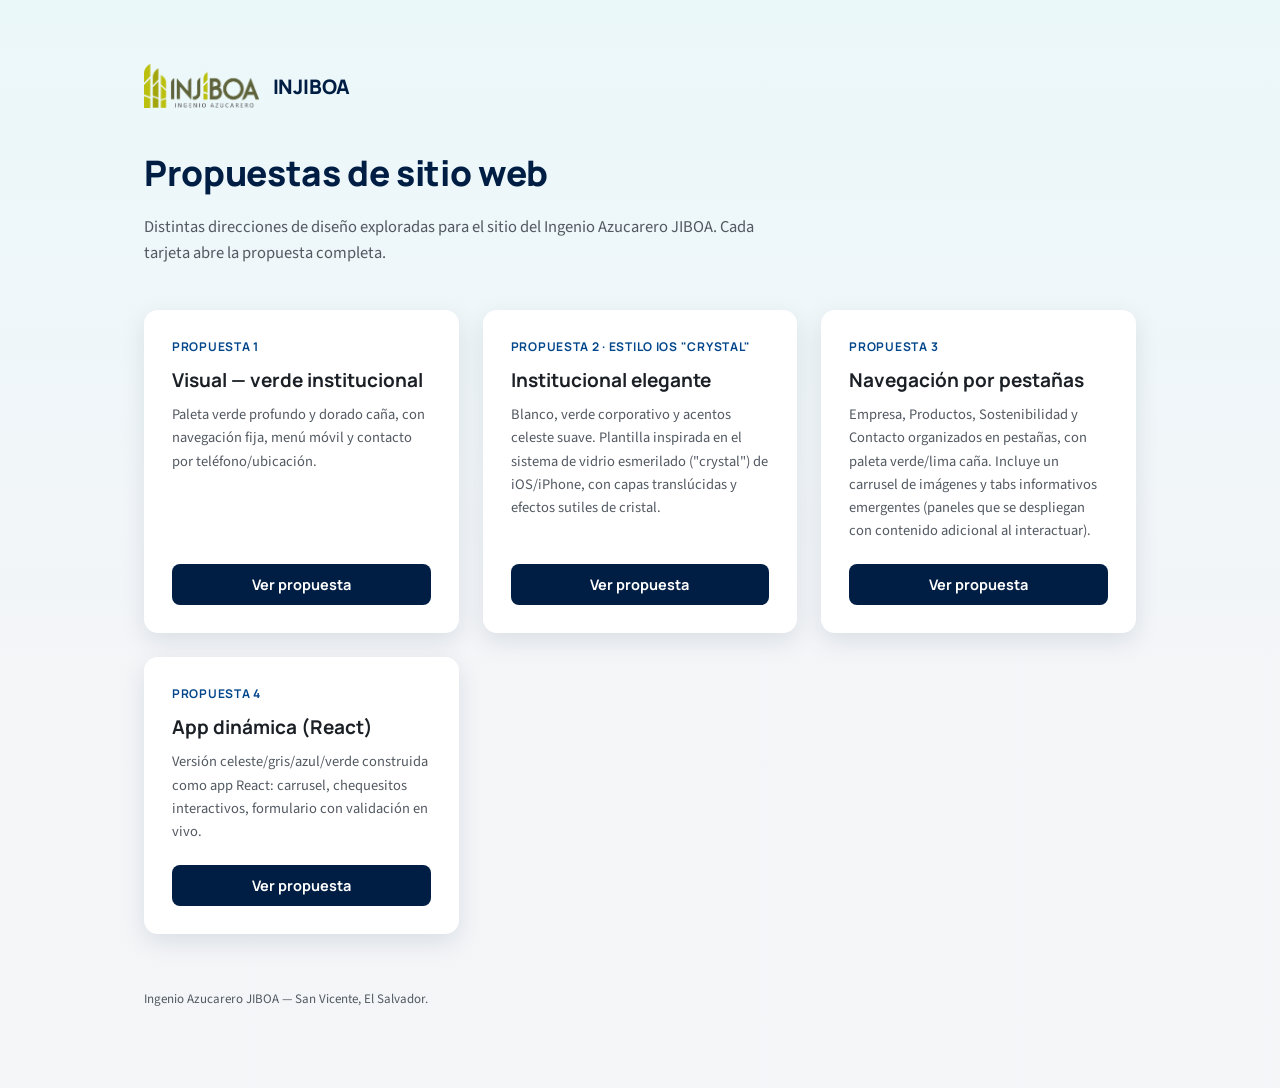
==== commit 21e10688: "Add files via upload" ====
--- a/index.html
+++ b/index.html
@@ -57,8 +57,8 @@
     </div>
     <div class="card">
       <span class="tag">Propuesta 2 · Estilo iOS "crystal"</span>
-      <h2>Institucional sobria</h2>
-      <p>Presentación formal para un trader: blanco, verde corporativo y celeste discreto. Plantilla inspirada en el sistema de vidrio esmerilado ("crystal") de iOS/iPhone, con capas translúcidas y efectos sutiles de cristal.</p>
+      <h2>Institucional elegante</h2>
+      <p>Blanco, verde corporativo y acentos celeste suave. Plantilla inspirada en el sistema de vidrio esmerilado ("crystal") de iOS/iPhone, con capas translúcidas y efectos sutiles de cristal.</p>
       <a href="PROPUESTA_2/">Ver propuesta</a>
     </div>
     <div class="card">
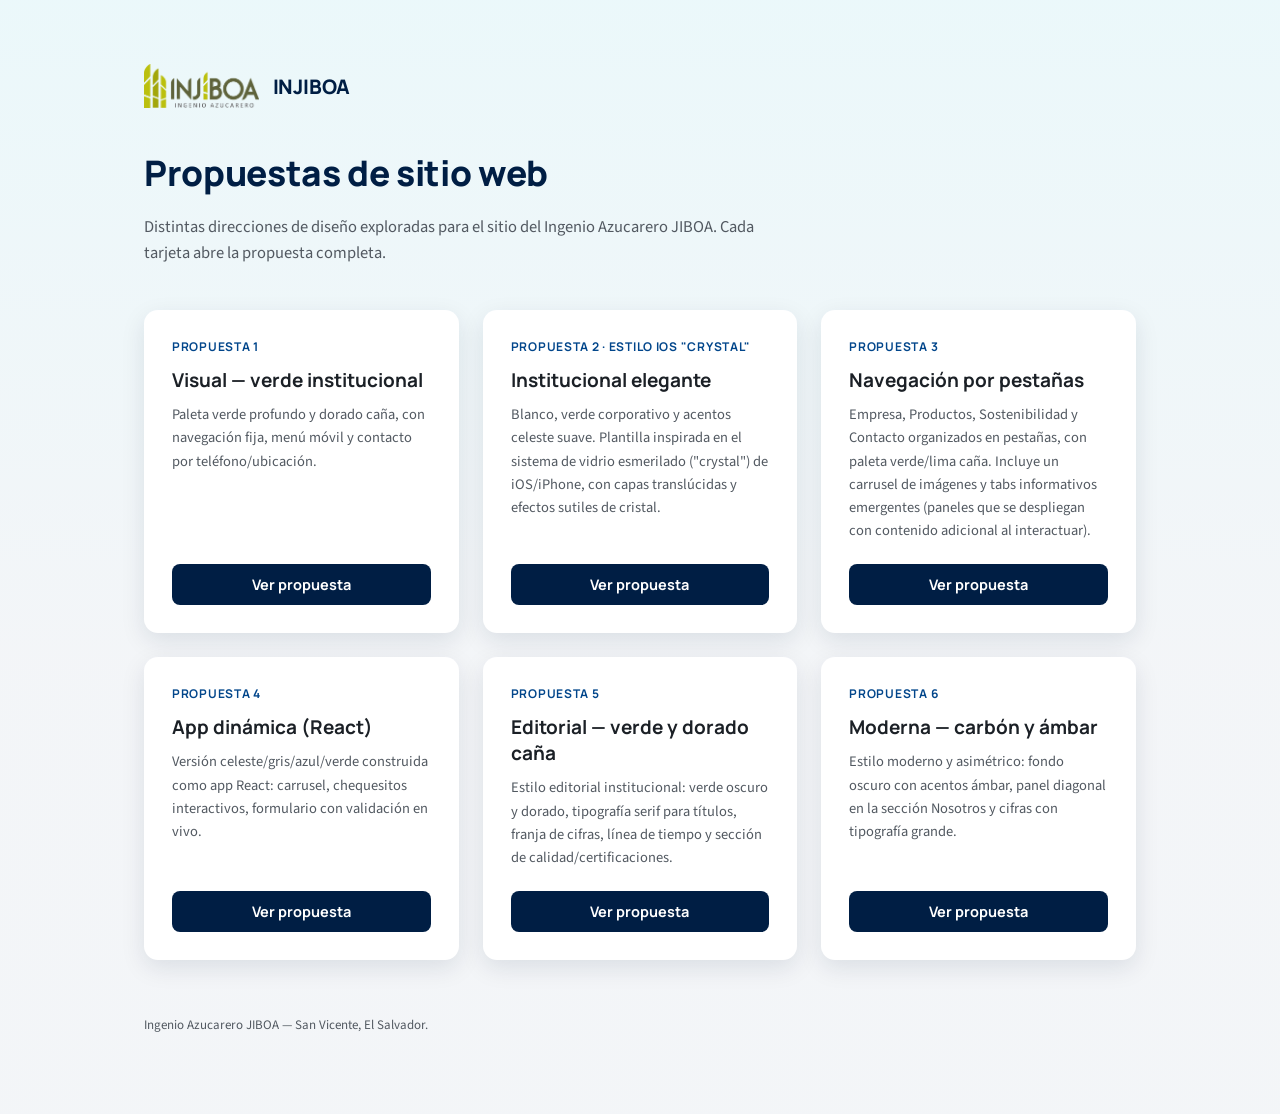
==== commit eb07c72c: "Add files via upload" ====
--- a/index.html
+++ b/index.html
@@ -73,6 +73,18 @@
       <p>Versión celeste/gris/azul/verde construida como app React: carrusel, chequesitos interactivos, formulario con validación en vivo.</p>
       <a href="PROPUESTA_4/">Ver propuesta</a>
     </div>
+    <div class="card">
+      <span class="tag">Propuesta 5</span>
+      <h2>Editorial — verde y dorado caña</h2>
+      <p>Estilo editorial institucional: verde oscuro y dorado, tipografía serif para títulos, franja de cifras, línea de tiempo y sección de calidad/certificaciones.</p>
+      <a href="PROPUESTA_5/">Ver propuesta</a>
+    </div>
+    <div class="card">
+      <span class="tag">Propuesta 6</span>
+      <h2>Moderna — carbón y ámbar</h2>
+      <p>Estilo moderno y asimétrico: fondo oscuro con acentos ámbar, panel diagonal en la sección Nosotros y cifras con tipografía grande.</p>
+      <a href="PROPUESTA_6/">Ver propuesta</a>
+    </div>
   </div>
   <footer>Ingenio Azucarero JIBOA — San Vicente, El Salvador.</footer>
 </div>
